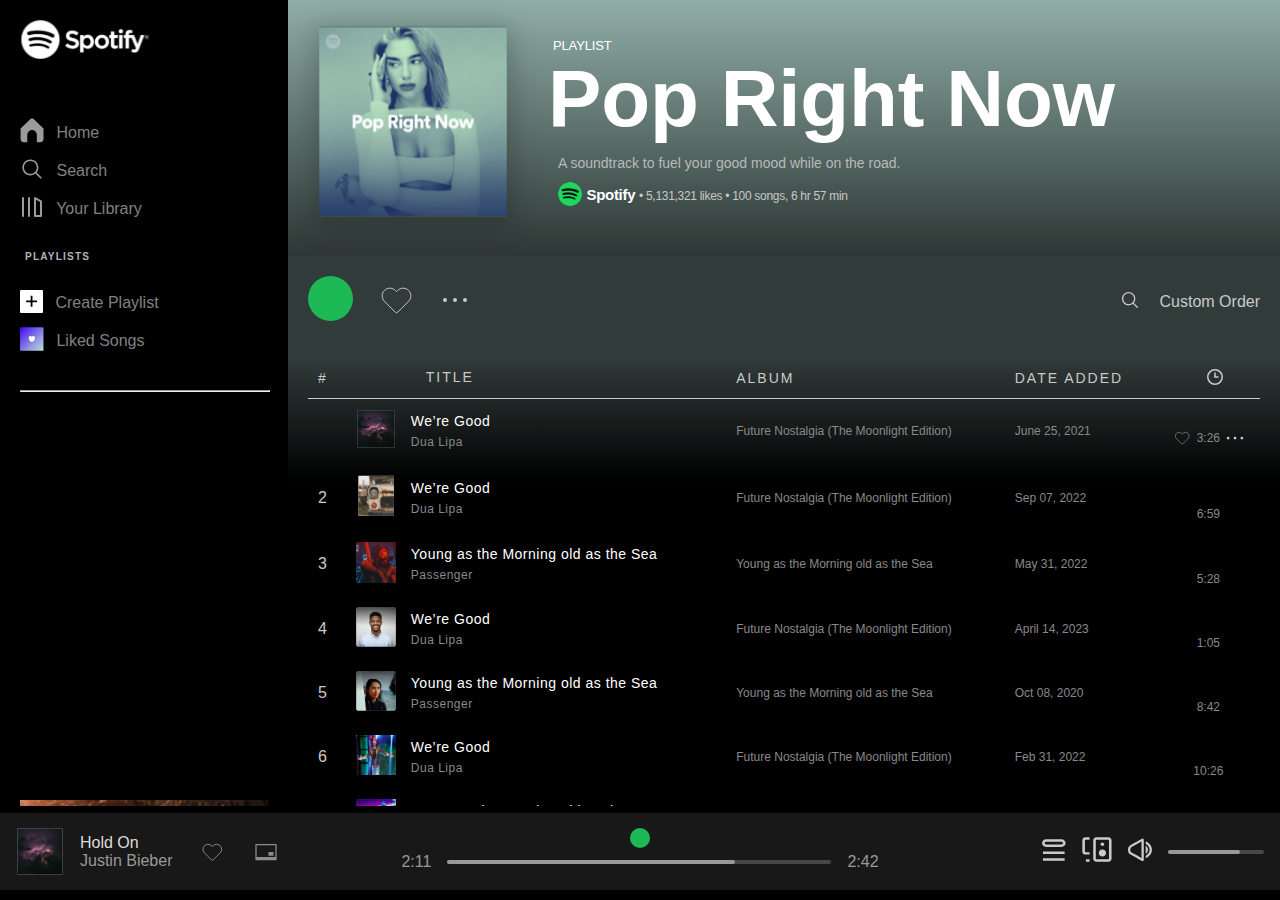
==== playlist.html @ 3c37e116 "spotify" ====
<!DOCTYPE html>
<html lang="en">
  <head>
    <meta charset="UTF-8" />
    <meta name="viewport" content="width=device-width, initial-scale=1.0" />
    <title>Play List</title>
    <link rel="stylesheet" href="style-2.css" />
    <link
      rel="stylesheet"
      href="https://cdnjs.cloudflare.com/ajax/libs/font-awesome/6.4.0/css/all.min.css"
      integrity="sha512-iecdLmaskl7CVkqkXNQ/ZH/XLlvWZOJyj7Yy7tcenmpD1ypASozpmT/E0iPtmFIB46ZmdtAc9eNBvH0H/ZpiBw=="
      crossorigin="anonymous"
      referrerpolicy="no-referrer"
    />
  </head>
  <body>
    <div class="menu-btn" id="menuBtn">
      <i class="fas fa-bars"></i>
    </div>
    <div class="container">
      <div class="left" id="sidebar">
        <div class="logo">
          <a
            href="https://play.google.com/store/apps/details?id=com.spotify.music&hl=en_IN&gl=US"
            target="_blank"
          >
            <img src="Images/Spotify logo.svg" alt="Logo" />
          </a>
        </div>
        <div class="menu">
          <ul>
            <li>
              <a href="index.html" target="_blank">
                <img src="Images/Home.svg" alt="" class="gray-filtered" />
                <span>Home</span>
              </a>
            </li>
            <li>
              <a href="#listofsongs">
                <img src="assets/Search.svg" alt="" class="gray-filtered" />
                <span>Search</span>
              </a>
            </li>
            <li>
              <a href="#">
                <img
                  src="assets/YourLibrary.svg"
                  alt=""
                  class="gray-filtered"
                />
                <span>Your Library</span>
              </a>
            </li>
            <div class="play">
              <h6>PlayLists</h6>
            </div>
            <li>
              <a href="#" class="playlist">
                <img src="Images/fi-ss-plus-small.svg" alt="" />
                <span>Create Playlist</span>
              </a>
            </li>
            <li>
              <a href="#right-pop">
                <img src="Images/love.svg" alt="" />
                <span>Liked Songs</span>
              </a>
            </li>
          </ul>
        </div>
        <hr width="100%" style="margin-top: 30px; background: #282828" />
        <div class="current-song-cover">
          <img src="Images/album art.svg" alt="" />
        </div>
      </div>

      <!-- ----------------------------------------------------------------------------------------------- -->
      <div class="right">
        <div class="playlist-header" id="right-pop">
          <div class="playlist-content">
            <div class="playlist-cover">
              <!-- <a href="https://youtu.be/ic8j13piAhQ" target="_blank" title="CLICK HERE TO OPEN ALBUM" -->
              <img src="assets/pop-right now.svg" alt="" />
            </div>
            <div class="playlist-info">
              <div class="playlist-public common">PLAYLIST</div>
              <div class="playlist-title common">Pop Right Now</div>
              <div class="playlist-description common">
                A soundtrack to fuel your good mood while on the road.
              </div>
              <div style="height: 5px"></div>
              <div class="playlist-stats">
                <img
                  src="assets/spotify-logo.png"
                  width="24px"
                  height="24px"
                  alt=""
                />
                <span class="name common-1"> Spotify </span>
                <span class="time common-1">• 5,131,321 likes </span>
                <span class="time common-1">• 100 songs, </span>
                <span class="time common-1">6 hr 57 min </span>
              </div>
            </div>
          </div>
        </div>
        <div class="playlist-songs-container">
          <div class="playlist-buttons">
            <div class="playlist-buttons-left">
              <div class="playlist-buttons-resume-pause">
                <i class="fa-sharp fa-solid fa-play" style="color: #ffffff"></i>
              </div>
              <div class="playlist-buttons-like normal">
                <img src="assets/heart.svg" alt="" class="spotify-color" />
              </div>
              <div class="playlist-buttons-three-dot normal">
                <img src="assets/ThreeDots.svg" alt="" />
              </div>
            </div>
            <div class="playlist-buttons-right">
              <div class="playlist-buttons-search normal">
                <img src="assets/Search.svg" alt="" />
              </div>
              <div class="playlist-buttons-order"><p>Custom Order</p></div>
            </div>
          </div>

          <div class="playlist-songs" id="listofsongs">
            <table>
              <tr>
                <th>#</th>
                <th class="title">Title</th>
                <th>Album</th>
                <th>Date Added</th>
                <th>
                  <img src="assets/Duration.svg" alt="" class="clock" />
                </th>
              </tr>
              <tr>
                <td>
                  <i
                    class="fa-sharp fa-solid fa-play"
                    style="color: #ffffff"
                  ></i>
                </td>
                <td class="song-title">
                  <div class="song-image">
                    <img src="Images/small-label.svg" alt="" />
                  </div>
                  <div class="song-name-album">
                    <div class="song-name">We’re Good</div>
                    <div class="song-artist">Dua Lipa</div>
                  </div>
                </td>
                <td class="song-album">
                  Future Nostalgia (The Moonlight Edition)
                </td>
                <td class="song-date-added">June 25, 2021</td>
                <td class="song-duration">
                  <img src="assets/heart.svg" alt="" class="heart1" />
                  3:26
                  <img src="assets/ThreeDots.svg" alt="" class="heart1" />
                </td>
              </tr>
              <tr>
                <td>2</td>
                <td class="song-title">
                  <div class="song-image">
                    <img src="Images/playlist.svg" alt="" />
                  </div>
                  <div class="song-name-album">
                    <div class="song-name">We’re Good</div>
                    <div class="song-artist">Dua Lipa</div>
                  </div>
                </td>
                <td class="song-album">
                  Future Nostalgia (The Moonlight Edition)
                </td>
                <td class="song-date-added">Sep 07, 2022</td>
                <td class="song-duration">6:59</td>
              </tr>
              <tr>
                <td>3</td>
                <td class="song-title">
                  <div class="song-image">
                    <img src="Images/pop-singer.svg" alt="" />
                  </div>
                  <div class="song-name-album">
                    <div class="song-name">
                      Young as the Morning old as the Sea
                    </div>
                    <div class="song-artist">Passenger</div>
                  </div>
                </td>
                <td class="song-album">Young as the Morning old as the Sea</td>
                <td class="song-date-added">May 31, 2022</td>
                <td class="song-duration">5:28</td>
              </tr>
              <tr>
                <td>4</td>
                <td class="song-title">
                  <div class="song-image">
                    <img src="Images/blackboy.svg" alt="" />
                  </div>
                  <div class="song-name-album">
                    <div class="song-name">We’re Good</div>
                    <div class="song-artist">Dua Lipa</div>
                  </div>
                </td>
                <td class="song-album">
                  Future Nostalgia (The Moonlight Edition)
                </td>
                <td class="song-date-added">April 14, 2023</td>
                <td class="song-duration">1:05</td>
              </tr>
              <tr>
                <td>5</td>
                <td class="song-title">
                  <div class="song-image">
                    <img src="Images/womem-pop.svg" alt="" />
                  </div>
                  <div class="song-name-album">
                    <div class="song-name">
                      Young as the Morning old as the Sea
                    </div>
                    <div class="song-artist">Passenger</div>
                  </div>
                </td>
                <td class="song-album">Young as the Morning old as the Sea</td>
                <td class="song-date-added">Oct 08, 2020</td>
                <td class="song-duration">8:42</td>
              </tr>
              <tr>
                <td>6</td>
                <td class="song-title">
                  <div class="song-image">
                    <img src="Images/dsp.jpg" alt="" />
                  </div>
                  <div class="song-name-album">
                    <div class="song-name">We’re Good</div>
                    <div class="song-artist">Dua Lipa</div>
                  </div>
                </td>
                <td class="song-album">
                  Future Nostalgia (The Moonlight Edition)
                </td>
                <td class="song-date-added">Feb 31, 2022</td>
                <td class="song-duration">10:26</td>
              </tr>
              <tr>
                <td>7</td>
                <td class="song-title">
                  <div class="song-image">
                    <img src="Images/Mask Man.svg" alt="" />
                  </div>
                  <div class="song-name-album">
                    <div class="song-name">
                      Young as the Morning old as the Sea
                    </div>
                    <div class="song-artist">Passenger</div>
                  </div>
                </td>
                <td class="song-album">Young as the Morning old as the Sea</td>
                <td class="song-date-added">Aug 12, 2021</td>
                <td class="song-duration">3:45</td>
              </tr>
              <tr>
                <td>8</td>
                <td class="song-title">
                  <div class="song-image">
                    <img src="Images/Anime.svg" alt="" />
                  </div>
                  <div class="song-name-album">
                    <div class="song-name">We’re Good</div>
                    <div class="song-artist">Dua Lipa</div>
                  </div>
                </td>
                <td class="song-album">
                  Future Nostalgia (The Moonlight Edition)
                </td>
                <td class="song-date-added">Nov 29, 2020</td>
                <td class="song-duration">5:05</td>
              </tr>
              <tr>
                <td>9</td>
                <td class="song-title">
                  <div class="song-image">
                    <img src="Images/pop-singer.svg" alt="" />
                  </div>
                  <div class="song-name-album">
                    <div class="song-name">
                      Young as the Morning old as the Sea
                    </div>
                    <div class="song-artist">Passenger</div>
                  </div>
                </td>
                <td class="song-album">Young as the Morning old as the Sea</td>
                <td class="song-date-added">March 31, 2020</td>
                <td class="song-duration">4:20</td>
              </tr>
              <tr>
                <td>10</td>
                <td class="song-title">
                  <div class="song-image">
                    <img src="Images/f-1-img.svg" alt="" />
                  </div>
                  <div class="song-name-album">
                    <div class="song-name">We’re Good</div>
                    <div class="song-artist">Dua Lipa</div>
                  </div>
                </td>
                <td class="song-album">
                  Future Nostalgia (The Moonlight Edition)
                </td>
                <td class="song-date-added">Sep 07, 2022</td>
                <td class="song-duration">6:59</td>
              </tr>
              <tr>
                <td>11</td>
                <td class="song-title">
                  <div class="song-image">
                    <img src="Images/pop-singer.svg" alt="" />
                  </div>
                  <div class="song-name-album">
                    <div class="song-name">
                      Young as the Morning old as the Sea
                    </div>
                    <div class="song-artist">Passenger</div>
                  </div>
                </td>
                <td class="song-album">Young as the Morning old as the Sea</td>
                <td class="song-date-added">May 31, 2022</td>
                <td class="song-duration">5:28</td>
              </tr>
              <tr>
                <td>12</td>
                <td class="song-title">
                  <div class="song-image">
                    <img src="Images/blackboy.svg" alt="" />
                  </div>
                  <div class="song-name-album">
                    <div class="song-name">We’re Good</div>
                    <div class="song-artist">Dua Lipa</div>
                  </div>
                </td>
                <td class="song-album">
                  Future Nostalgia (The Moonlight Edition)
                </td>
                <td class="song-date-added">April 14, 2023</td>
                <td class="song-duration">1:05</td>
              </tr>
              <tr>
                <td>13</td>
                <td class="song-title">
                  <div class="song-image">
                    <img src="Images/womem-pop.svg" alt="" />
                  </div>
                  <div class="song-name-album">
                    <div class="song-name">
                      Young as the Morning old as the Sea
                    </div>
                    <div class="song-artist">Passenger</div>
                  </div>
                </td>
                <td class="song-album">Young as the Morning old as the Sea</td>
                <td class="song-date-added">Oct 08, 2020</td>
                <td class="song-duration">8:42</td>
              </tr>
              <tr>
                <td>14</td>
                <td class="song-title">
                  <div class="song-image">
                    <img src="Images/dsp.jpg" alt="" />
                  </div>
                  <div class="song-name-album">
                    <div class="song-name">We’re Good</div>
                    <div class="song-artist">Dua Lipa</div>
                  </div>
                </td>
                <td class="song-album">
                  Future Nostalgia (The Moonlight Edition)
                </td>
                <td class="song-date-added">Feb 31, 2022</td>
                <td class="song-duration">10:26</td>
              </tr>
              <tr>
                <td>15</td>
                <td class="song-title">
                  <div class="song-image">
                    <img src="Images/Mask Man.svg" alt="" />
                  </div>
                  <div class="song-name-album">
                    <div class="song-name">
                      Young as the Morning old as the Sea
                    </div>
                    <div class="song-artist">Passenger</div>
                  </div>
                </td>
                <td class="song-album">Young as the Morning old as the Sea</td>
                <td class="song-date-added">Aug 12, 2021</td>
                <td class="song-duration">3:45</td>
              </tr>
              <tr>
                <td>16</td>
                <td class="song-title">
                  <div class="song-image">
                    <img src="Images/Anime.svg" alt="" />
                  </div>
                  <div class="song-name-album">
                    <div class="song-name">We’re Good</div>
                    <div class="song-artist">Dua Lipa</div>
                  </div>
                </td>
                <td class="song-album">
                  Future Nostalgia (The Moonlight Edition)
                </td>
                <td class="song-date-added">Nov 29, 2020</td>
                <td class="song-duration">5:05</td>
              </tr>
              <tr>
                <td>17</td>
                <td class="song-title">
                  <div class="song-image">
                    <img src="Images/pop-singer.svg" alt="" />
                  </div>
                  <div class="song-name-album">
                    <div class="song-name">
                      Young as the Morning old as the Sea
                    </div>
                    <div class="song-artist">Passenger</div>
                  </div>
                </td>
                <td class="song-album">Young as the Morning old as the Sea</td>
                <td class="song-date-added">March 31, 2020</td>
                <td class="song-duration">4:20</td>
              </tr>
            </table>
          </div>
        </div>
      </div>
    </div>

    <div class="music-player">
      <div class="song-bar">
        <div class="song-infos">
          <div class="image-container">
            <img src="Images/small-label.svg" alt="" />
          </div>
          <div class="song-description">
            <p class="title">Hold On</p>
            <p class="artist">Justin Bieber</p>
          </div>
        </div>
        <div class="icons">
          <img src="assets/heart.svg" alt="" />
        </div>
        <div class="icons">
          <img src="Images/pip.svg" class="pip" />
        </div>
      </div>
      <div class="progress-controller">
        <div class="control-buttons">
          <i class="fas fa-random"></i>
          <i class="fas fa-step-backward"></i>
          <i class="fa-solid fa-play play-pause"></i>
          <i class="fas fa-step-forward"></i>
          <i class="fa-solid fa-repeat fa-beat"></i>
        </div>
        <div class="progress-container">
          <span>2:11</span>
          <div class="progress-bar">
            <div class="progress"></div>
          </div>
          <span>2:42</span>
        </div>
      </div>

      <button class="expand-btn" id="expandBtn">
        <i class="fas fa-ellipsis-v"></i>
      </button>
      <div class="expanded-content" id="expandedContent">
        <div class="expanded-item">
          <img src="assets/Queue.svg" alt="que-icon" />
        </div>
        <div class="expanded-item">
          <img src="assets/Connect to a device.svg" alt="laptop-icon" />
        </div>
        <div class="expanded-item">
          <img src="assets/Volume.svg" alt="speaker icon" />
        </div>
        <div class="expanded-item">
          <div class="volume-bar">
            <div class="progress-bar">
              <div class="progress"></div>
            </div>
          </div>
        </div>
      </div>
    </div>
    <script>
      const menuBtn = document.getElementById("menuBtn");
      const sidebar = document.getElementById("sidebar");

      // Toggle the sidebar when the menu button is clicked
      menuBtn.addEventListener("click", () => {
        sidebar.classList.toggle("show");
      });

      // Close the sidebar when clicking outside of it on small screens
      document.addEventListener("click", (event) => {
        if (
          !menuBtn.contains(event.target) &&
          !sidebar.contains(event.target)
        ) {
          sidebar.classList.remove("show");
        }
      });
      const expandBtn = document.getElementById("expandBtn");
      const expandedContent = document.getElementById("expandedContent");

      expandBtn.addEventListener("click", () => {
        expandedContent.classList.toggle("show");
      });

      document.addEventListener("click", (event) => {
        if (
          !expandBtn.contains(event.target) &&
          !expandedContent.contains(event.target)
        ) {
          expandedContent.classList.remove("show");
        }
      });
    </script>
  </body>
</html>
---- style-2.css ----
@import url("https://fonts.googleapis.com/css2?family=DM+Sans:opsz@9..40&family=Roboto:wght@100&display=swap");
@import url("https://fonts.googleapis.com/css2?family=Comfortaa:wght@700&family=Flow+Circular&display=swap");

:root {
  --spotify-green: #1db954;
  --footer-height: 40px;
}
html,
body,
* {
  -webkit-app-region: drag;
  cursor: default;
}

body {
  box-sizing: border-box;
  margin: 0;
  overflow-x: hidden;
  max-height: 100vh;
  height: 100vh;
  background-color: #000000;
  font-family: "Gotham SSm A", "Gotham SSm B", "Helvetica Neue", Helvetica,
    Arial, sans-serif;
}
.menu-btn {
  display: none; /* Hide the menu button by default */
  position: absolute;
  top: 20px;
  left: 15px;
  height: 35px;
  font-size: 24px;
  color: #fff;
  cursor: pointer;
  background-color: transparent;
  border-radius: 8px;
  padding-top: 5px;
  padding-inline: 5px;
  border: 1px solid white;
}
.container {
  display: flex;
  flex-direction: row;
  height: calc(94vh - var(--footer-height)) !important;
  width: 100%;
}
.left {
  flex: 1;
  background-color: black;
  position: relative;
  width: 300px;
  left: 0;
  bottom: 0;
  top: 0;
  font-size: 16px;
  font-weight: 500;
  padding: 20px;
  display: flex;
  flex-direction: column;
  overflow-y: auto;
}
.left::-webkit-scrollbar {
  display: none;
}
.left .logo {
  position: sticky;
  top: 0;
  z-index: 2;
  background-color: #000000;
  cursor: pointer;
}

.left .logo img {
  width: 130px;
}
.menu {
  display: flex;
  flex-direction: row;
  position: relative;
  margin-top: 50px;
}

.gray-filtered {
  filter: invert(0.5) sepia(50) saturate(0) hue-rotate(0deg);
}

.menu ul {
  width: 100%;
}

.menu ul li img {
  width: 24px;
}
.menu ul li {
  padding: 5px;
}

.menu ul li a {
  text-decoration: none;
  color: gray;
  padding: 10px 0px;
}
.menu ul * {
  cursor: pointer;
}

.menu ul li a span {
  position: relative;
  top: -5px;
  left: 8px;
}
.left .menu .playlist img {
  border-radius: 1px;
  background: #fff;
  width: 23px;
}
.left .menu ul :hover,
.left .menu ul :active,
.left .menu ul :focus {
  color: #cefcf2;
  background-color: #282828;
  border-radius: 5px;
}

.menu ul {
  list-style-type: none;
  margin: 0;
  padding: 0;
  overflow: hidden;
}

.menu li {
  padding-left: 0 !important;
}
.current-song-cover img {
  width: 100%;
  margin-top: 400px;
  margin-bottom: 20px;
  left: 0;
  transition: all ease 0.4s;
}
.current-song-cover img:hover {
  box-shadow: 0 0 3px 1px rgba(240, 240, 235, 0.7);
  cursor: pointer;
  transform: scale(105%);
}
.play {
  color: #b3b3b3;
  font-size: 15px;
  font-weight: 700;
  line-height: 10px; /* 133.333% */
  letter-spacing: 1.2px;
  margin-left: 5px;
  text-transform: uppercase;
}
.right {
  width: 100%;
  overflow-y: auto;
  flex: 4;
}
.right::-webkit-scrollbar {
  display: none;
}

.playlist-header {
  background: rgb(255, 255, 255);
  background: linear-gradient(180deg, #90aea7 0%, #2d3634 100%);
}

.playlist-content {
  display: flex;
  flex-direction: row;
  align-items: flex-end;
}

.playlist-cover img {
  width: 250px;
  transition: all ease 0.4s;
  cursor: pointer;
}
.playlist-cover :hover {
  transform: scale(105%);
  box-shadow: 0 0 3px 1px rgba(78, 102, 97, 0.7);
  border-radius: 20px;
  margin: 15px;
}
.playlist-info {
  color: #ffffff;
  padding-left: 10px;
}

.playlist-public {
  color: #fff;
  font-size: 13px;
  font-weight: 500;
  letter-spacing: -0.16px;
  margin-left: 5px;
  cursor: pointer;
}
.playlist-title {
  color: #fff;
  font-size: 80px;
  font-weight: 700;
  letter-spacing: -0.16px;
  cursor: pointer;
}

.playlist-description {
  font-size: 14px;
  font-weight: 400;
  margin-top: 10px;
  color: #b6bbba;
  padding-left: 10px;
  cursor: pointer;
}

.playlist-stats img {
  position: relative;
  top: 6px;
  padding-left: 10px;
  cursor: pointer;
  transition: all 0.4 ease;
}
.playlist-stats {
  padding-bottom: 50px;
}
.common:hover {
  transform: scale(105%);
}
.common-1:hover {
  box-shadow: 0 0 3px 1px rgba(240, 240, 235, 0.7);
  margin: 10px;
}
.playlist-info .ime :hover {
  box-shadow: 0 0 3px 1px rgba(240, 240, 235, 0.7);
}

.playlist-stats .name {
  color: #fff;
  font-size: 15px;
  font-weight: 700;
  line-height: 146.9%; /* 22.035px */
  letter-spacing: -0.3px;
  cursor: pointer;
}
.playlist-stats .time {
  color: rgb(199, 200, 201) !important;
  font-size: 12px;
  font-weight: 100;
  letter-spacing: -0.3px;
  cursor: pointer;
}
.playlist-songs-container {
  padding: 20px;
  background: rgb(255, 255, 255);
  background: linear-gradient(180deg, #313b3a 8%, #000000 18%, #000000 100%);
}
.playlist-buttons-left,
.playlist-buttons-right {
  display: flex;
  align-items: center;
  justify-content: center;
}
.playlist-buttons-resume-pause {
  background-color: var(--spotify-green);
  width: 45px;
  height: 45px;
  border-radius: 50%;
  display: flex;
  justify-content: center;
  align-items: center;
  margin-bottom: 8px;
  cursor: pointer;
  transition: all 0.1 ease;
}
.playlist-buttons-resume-pause:hover {
  box-shadow: 0 0 2px 2.5px rgba(94, 88, 75, 0.7);
  color: #111;
  background-color: #c7ec81;
  transform: scale(110%);
}
.playlist-buttons-like {
  margin-left: 20px;
}

.playlist-buttons-three-dot {
  margin-left: 20px;
}
.playlist-buttons {
  display: flex;
  justify-content: space-between;
  align-items: center;
}

.playlist-buttons-order {
  color: #cacaca;
}

.playlist-buttons-order {
  padding-left: 20px;
  transition: all 0.1s ease;
}
.playlist-buttons-order:hover {
  transform: scale(105%);
}
.normal :hover {
  box-shadow: 0 0 3px 1px rgba(240, 240, 235, 0.7);
  cursor: pointer;
}
.playlist-songs {
  margin-top: 30px;
}

.playlist-songs table {
  border-collapse: collapse;
  width: 100%;
}

.playlist-songs table tr td,
.playlist-songs table tr th {
  padding: 10px;
  color: #cacaca;
  transition: all 0.1 ease;
}
.playlist-songs table tr th .clock {
  margin-left: 40px;
}
.playlist-songs table tr .title {
  margin-left: 70px;
  color: #cacaca;
}
.playlist-songs table tr :hover {
  cursor: pointer;
  transform: scale(105%);
}

.playlist-songs table tr th {
  font-weight: 600;
  font-size: 14px;
  text-transform: uppercase;
  font-weight: 200;
  letter-spacing: 2px;
}

.playlist-songs table tr:first-of-type {
  border-bottom: 1px solid #cacaca;
}

.playlist-songs table th {
  text-align: left;
}

.playlist-songs table tr th:first-child {
  width: 2%;
}

.playlist-songs table tr th:nth-child(2) {
  width: 40%;
}

.song-image img {
  width: 40px;
}

.song-title {
  display: flex;
  align-items: center;
  flex-direction: row;
}

.song-name-album {
  padding-left: 15px;
  letter-spacing: 0.5px;
}

.song-name,
.footer-player-left-song-name {
  font-weight: 400;
  font-size: 14px;
  color: white;
}
.song-duration .heart1 {
  width: 22px;
}
.song-duration {
  display: flex;
  align-items: center;
  justify-content: space-evenly;
}
.song-artist,
.song-album,
.song-date-added,
.player-time,
.song-duration {
  font-size: 12px;
  margin-top: 6px;
  color: #898989 !important;
}

.music-player {
  --primary-color: #ddd;
  --secondary-color: #999;
  --green-color: #2d5;
  --padding: 1em;
  background-color: #181818;
  display: flex;
  justify-content: center;
  align-items: center;
  position: fixed;
  bottom: 10px; /* Position the music player at the top */
  left: 0; /* Align the music player to the left */
  width: 100%; /* Make the music player take the full width of the viewport */
  height: 4.8rem;
  color: var(--primary-color);
}
i {
  color: var(--secondary-color);
}
i:hover {
  color: var(--primary-color);
}
.song-bar {
  position: absolute;
  left: var(--padding);
  display: flex;
  flex-direction: row;
  align-items: center;
  justify-content: flex-start;
  gap: 1.5rem;
  width: 25%;
}

.song-infos {
  display: flex;
  align-items: center;
  gap: 1em;
  transition: all 0.1 ease;
}
.image-container {
  --size: 3em;
  flex-shrink: 0;
  width: var(--size);
  height: var(--size);
}
.image-container img {
  width: 100%;
  height: 100%;
  object-fit: cover;
}
.song-description p {
  margin: 0em;
}
.title,
.artist {
  display: -webkit-box;
  -webkit-box-orient: vertical;
  -webkit-line-clamp: 1;
  overflow: hidden;
}
.title:hover,
.artist:hover {
  text-decoration: underline;
  color: var(--primary-color);
  cursor: pointer;
}
.image-container:hover {
  box-shadow: 0 0 5px 3px rgba(240, 240, 235, 0.7);
  cursor: pointer;
  transform: scale(110%);
}
.icons:hover {
  box-shadow: 0 0 5px 3px rgba(240, 240, 235, 0.7);
  cursor: pointer;
}
.artist {
  color: var(--secondary-color);
}
.icons {
  display: flex;
  gap: 1em;
}
.icons img {
  width: 30px;
}
.progress-controller {
  width: 100%;
  display: flex;
  justify-content: center;
  flex-direction: column;
  align-items: center;
  gap: 0.3em;
  color: var(--secondary-color);
  cursor: pointer;
  padding-bottom: 5px;
}
.control-buttons {
  display: flex;
  align-items: center;
  gap: 2em;
}
.control-buttons i:hover {
  box-shadow: 0 0 3px 2px rgba(172, 172, 169, 0.7);
  cursor: pointer;
}
.play-pause {
  display: flex;
  align-items: center;
  justify-content: center;
  background-color: var(--spotify-green);
  color: #fffbfb;
  border-radius: 50%;
  padding: 10px;
  position: relative;
}

.play-pause:hover {
  transform: scale(1.1);
  box-shadow: 0 0 3px 8px rgba(160, 160, 116, 0.7);
}
.progress-container {
  width: 100%;
  display: flex;
  align-items: center;
  justify-content: center;
  gap: 1em;
}
.progress-bar {
  height: 4px;
  border-radius: 10px;
  width: 30%;
  background-color: #ccc4;
}
.progress {
  position: relative;
  height: 100%;
  width: 75%;
  border-radius: 10px;
  background-color: var(--secondary-color);
  cursor: pointer;
}
.progress-bar:hover .progress {
  background-color: var(--green-color);
}
.progress-bar:hover .progress::after {
  content: "";
  position: absolute;
  --size: 1em;
  width: var(--size);
  height: var(--size);
  right: 0;
  border-radius: 50%;
  background-color: var(--primary-color);
  transform: translate(50%, calc(2px - 50%));
}
.expand-btn {
  display: none;
}
.expanded-content {
  position: absolute;
  right: var(--padding);
  display: flex;
  align-items: center;
  justify-content: space-between;
  flex-direction: row;
  gap: 1em;
}
.volume-bar {
  display: flex;
  align-items: center;
  gap: 0.7em;
}
.expanded-item img:hover {
  box-shadow: 0 0 3px 3px rgba(131, 131, 128, 0.7);
  cursor: pointer;
}
.volume-bar .progress-bar {
  width: 6em;
}
.volume-bar .progress-bar:hover .progress::after {
  --size: 0.8em;
}

@media (min-width: 768px) and (max-width: 1199px) {
  .left {
    display: none;
    flex: 2;
    box-sizing: border-box;
    left: 0;
    top: 0;
    overflow-x: hidden;
    
  }
  .menu-btn {
    display: block;
  }
  .left.show {
    display: block;
  }
  .right {
    flex: 4;
  }
  .playlist-cover img {
    margin-left: 20px;
  }
  .playlist-info {
    align-items: left;
  }
  .playlist-title {
    font-size: 60px;
    font-weight: bold;
    letter-spacing: -0.08px;
  }
  .playlist-description {
    font-size: 15px;
    font-weight: 600;
  }
  .playlist-stats {
    padding-bottom: 70px;
  }
  .playlist-stats img {
    width: 25px;
    height: 25px;
  }
  .playlist-stats .name {
    font-size: 15px;
    font-weight: 500;
    white-space: nowrap;
  }
  .playlist-stats .time {
    font-size: 15px;
    font-weight: 100;
    white-space: nowrap;
  }
  .playlist-songs-container {
    height: 100vh;
    background: rgb(255, 255, 255);
    background: linear-gradient(180deg, #313b3a 5%, #000000 18%, #000000 100%);
  }
  .music-player {
    bottom: 0px;
  }
  .expand-btn {
    display: block;
    position: absolute;
    right: var(--padding);
    background: none;
    border: none;
    color: var(--secondary-color);
    cursor: pointer;
    font-size: 24px;
  }
  .expand-btn:hover {
    color: var(--primary-color);
  }
  .expanded-content {
    display: none;
    position: absolute;
    right: var(--padding);
    background-color: #181818;
    border: 1px solid #ccc;
    border-radius: 5px;
    padding: 10px;
    z-index: 1;
    width: 100px;
    bottom: 40px;
  }
  .expanded-content.show {
    display: flex;
    flex-direction: column;
    align-items: flex-end;
  }
  .expanded-item {
    margin-top: 10px;
  }
}

@media screen and (max-width: 767px) {
  .left {
    display: none;
    flex: 1.5;
    box-sizing: border-box;
    left: 0;
    top: 0;
    overflow-x: hidden;
  }

  .menu-btn {
    display: block;
  }
  .left.show {
    display: block;
  }
  .menu {
    margin-top: 20px;
    -webkit-user-drag: none;
    user-zoom: none;
  }
  .left .menu ul li a {
    font-size: 15px;
    font-weight: 200;
    line-height: 15px;
    letter-spacing: -0.0525em;
  }
  .left .menu ul li a img {
    width: 18px;
  }
  .left .logo {
    width: 50%;
  }
  .right {
    flex: 2;
  }
  .playlist-content {
    flex-direction: column;
    align-items: center;
    margin: 0px;
  }
  .playlist-cover img {
    width: 180px;
  }
  .playlist-info {
    align-items: left;
  }
  .playlist-public {
    margin-left: 13px;
  }
  .playlist-title {
    font-size: 40px;
    font-weight: bold;
    letter-spacing: -0.08px;
    margin-left: 10px;
  }

  .playlist-description {
    font-size: 12px;
    font-weight: 400;
  }
  .playlist-stats {
    padding-bottom: 20px;
  }
  .playlist-stats img {
    width: 15px;
    height: 15px;
  }
  .playlist-stats .name {
    font-size: 11px;
    font-weight: 500;
    white-space: nowrap;
  }
  .playlist-stats .time {
    font-size: 10px;
    font-weight: 100;
    white-space: nowrap;
  }
  .playlist-songs-container {
    flex-wrap: wrap;
    height: 100vh;
    background: rgb(255, 255, 255);
    background: linear-gradient(180deg, #313b3a 4%, #000000 18%, #000000 100%);
  }
  .playlist-buttons-left,
  .playlist-buttons-right {
    display: flex;
    align-items: center;
    justify-content: space-between;
  }
  .playlist-buttons-resume-pause {
    width: 30px;
    height: 30px;
    border-radius: 50%;
    margin-top: 10px;
  }
  .playlist-buttons-like img {
    width: 30px;
    height: 30px;
    margin-top: 10px;
  }
  .playlist-buttons-three-dot img {
    width: 20px;
    height: 30px;
    margin-top: 10px;
  }
  .playlist-buttons-right {
    display: none;
  }

  .playlist-songs {
    margin-top: 20px;
  }
  .playlist-songs table tr th .clock {
    margin-left: 10px;
  }
  .playlist-songs table tr .title {
    margin-left: 5px;
    margin-top: 8px;
  }

  .playlist-songs table tr th {
    font-weight: 400;
    font-size: 11px;
    letter-spacing: 1px;
  }
  .playlist-songs table tr th:first-child {
    width: 1%;
  }

  .playlist-songs table tr th:nth-child(2) {
    width: 20%;
  }

  .song-image img {
    width: 25px;
  }

  .song-name-album {
    padding-left: 10px;
    letter-spacing: 0.3px;
  }
  .song-name,
  .footer-player-left-song-name {
    font-weight: 300;
    font-size: 10px;
  }
  .song-duration .heart1 {
    width: 15px;
  }
  .song-artist,
  .song-album,
  .song-date-added,
  .player-time,
  .song-duration {
    font-size: 8px;
    margin-top: 4px;
    color: #898989 !important;
  }

  .music-player {
    margin-top: 0px;
    height: auto;
    width: 100%;
    bottom: 0px;
  }
  .song-bar {
    gap: 0.5rem;
    width: 15%;
    left: 5px;
  }
  .song-infos {
    gap: 0.1em;
  }
  .image-container {
    --size: 1.5em;
    flex-shrink: 0;
    width: var(--size);
    height: var(--size);
  }
  .image-container img {
    width: 100%;
    height: 100%;
    object-fit: cover;
  }
  .song-description p {
    margin: 0em;
  }
  .title,
  .artist {
    font-size: 8px;
    font-weight: 100;
  }
  .icons {
    gap: 0.1em;
  }
  .icons img {
    width: 15px;
  }

  .progress-controller {
    width: 100%;
    display: flex;
    justify-content: center;
    flex-direction: column;
    align-items: center;
    gap: 0.2em;
    color: var(--secondary-color);
    cursor: pointer;
    padding-bottom: 5px;
    margin-left: 40px;
    bottom: 0px;
  }
  .control-buttons {
    display: flex;
    align-items: center;
    gap: 1em;
    margin-top: 4px;
  }
  .control-buttons i {
    width: 7px;
    height: 7px;
  }
  .play-pause {
    color: #fff;
    display: flex;
    align-items: center;
    justify-content: center;
    border-radius: 50%;
    padding-left: 5px;
    padding-right: 9px;
    padding-top: 5px;
    padding-bottom: 13px;
    margin-top: 5px;
    width: 20px;
  }
  .progress-container {
    width: 150%;
    display: flex;
    align-items: center;
    justify-content: center;
    gap: 0.3em;
  }
  .progress-bar {
    width: 17%;
  }
  .expand-btn {
    display: block;
    position: absolute;
    right: var(--padding);
    background: none;
    border: none;
    color: var(--secondary-color);
    cursor: pointer;
    font-size: 24px;
  }
  .expand-btn:hover {
    color: var(--primary-color);
  }
  .expanded-content {
    border-radius: 5px;
    padding: 10px;
    z-index: 1;
    width: 100px;
    bottom: 40px;
    display: none;
  }
  .expanded-content.show {
    display: flex;
    flex-direction: column;
    align-items: flex-end;
  }
  .expanded-item {
    margin-top: 10px;
  }
}
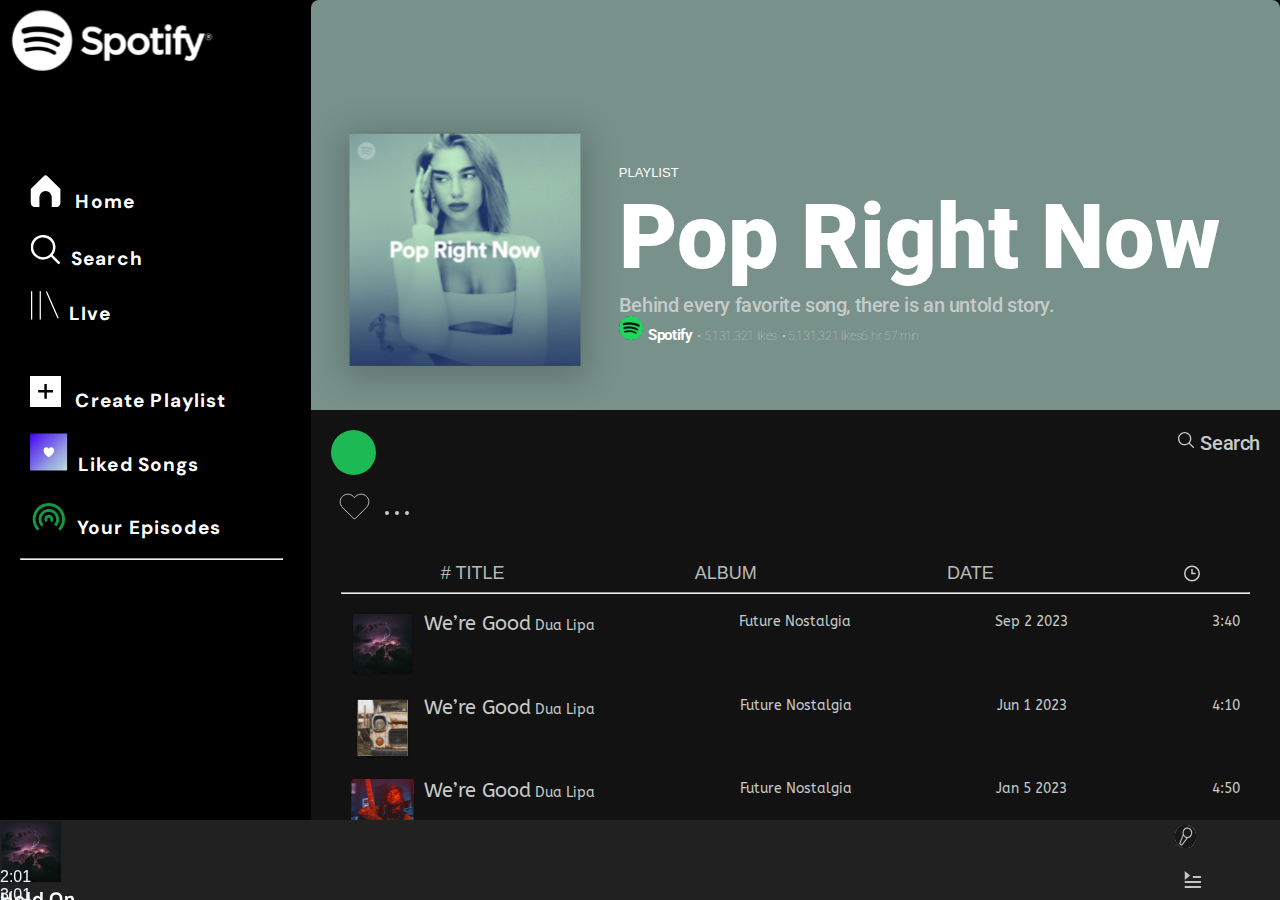
==== commit e6d8dc8b: "update" ====
--- a/playlist.html
+++ b/playlist.html
@@ -1,535 +1,403 @@
 <!DOCTYPE html>
 <html lang="en">
-  <head>
-    <meta charset="UTF-8" />
-    <meta name="viewport" content="width=device-width, initial-scale=1.0" />
-    <title>Play List</title>
-    <link rel="stylesheet" href="style-2.css" />
-    <link
-      rel="stylesheet"
-      href="https://cdnjs.cloudflare.com/ajax/libs/font-awesome/6.4.0/css/all.min.css"
-      integrity="sha512-iecdLmaskl7CVkqkXNQ/ZH/XLlvWZOJyj7Yy7tcenmpD1ypASozpmT/E0iPtmFIB46ZmdtAc9eNBvH0H/ZpiBw=="
-      crossorigin="anonymous"
-      referrerpolicy="no-referrer"
-    />
-  </head>
-  <body>
-    <div class="menu-btn" id="menuBtn">
-      <i class="fas fa-bars"></i>
-    </div>
-    <div class="container">
-      <div class="left" id="sidebar">
-        <div class="logo">
-          <a
-            href="https://play.google.com/store/apps/details?id=com.spotify.music&hl=en_IN&gl=US"
-            target="_blank"
-          >
-            <img src="Images/Spotify logo.svg" alt="Logo" />
-          </a>
+
+<head>
+    <meta charset="UTF-8">
+    <meta name="viewport" content="width=device-width, initial-scale=1.0">
+    <title>Playlist</title>
+    <link rel="shortcut icon" href="./assets/spotify-logo.png" type="image/x-icon">
+    <link rel="stylesheet" href="./playlist.css">
+    <link href="https://cdn.jsdelivr.net/npm/bootstrap@5.0.2/dist/css/bootstrap.min.css" rel="stylesheet"
+        integrity="sha384-EVSTQN3/azprG1Anm3QDgpJLIm9Nao0Yz1ztcQTwFspd3yD65VohhpuuCOmLASjC" crossorigin="anonymous">
+    <link rel="stylesheet" href="https://cdnjs.cloudflare.com/ajax/libs/font-awesome/6.4.2/css/all.min.css"
+        integrity="sha512-z3gLpd7yknf1YoNbCzqRKc4qyor8gaKU1qmn+CShxbuBusANI9QpRohGBreCFkKxLhei6S9CQXFEbbKuqLg0DA=="
+        crossorigin="anonymous" referrerpolicy="no-referrer" />
+</head>
+
+<body>
+    <header>
+        <div class="sidebar">
+            <div class="logo"><img src="./Images/Spotify logo.svg" alt="">
+            </div>
+            <div class="my-sidebar">
+                <div class="navation  d-flex flex-column ">
+                    <div class="navitioon-2 ">
+                        <div class="navi-items"><img src="./Images/Home.svg" alt=""> <a>Home</a></div>
+                        <div class="navi-items"><img src="./Images/fi-rs-search.svg" alt=""><a>Search</a></div>
+                        <div class="navi-items"><img src="./Images/library.svg" alt=""><a>LIve</a></div>
+                    </div>
+                    <div class="navitioon-2 ">
+                        <div class="navi-items"><img style="color: white; background-color: white;"
+                                src="./Images/fi-ss-plus-small.svg" alt=""> <a>Create Playlist</a>
+                        </div>
+                        <div class="navi-items"><img src="./Images/love.svg" alt=""><a href="">Liked Songs</a>
+                        </div>
+                        <div class="navi-items my-pod"><img  src="./Images/podcast.svg"
+                                alt=""><a>Your
+                                Episodes</a></div>
+                        <hr id="hor">
+                    </div>
+
+
+                    <img src="Images/album art.svg" alt="" class="my-image">
+                </div>
+            </div>
         </div>
-        <div class="menu">
-          <ul>
-            <li>
-              <a href="index.html" target="_blank">
-                <img src="Images/Home.svg" alt="" class="gray-filtered" />
-                <span>Home</span>
-              </a>
-            </li>
-            <li>
-              <a href="#listofsongs">
-                <img src="assets/Search.svg" alt="" class="gray-filtered" />
-                <span>Search</span>
-              </a>
-            </li>
-            <li>
-              <a href="#">
-                <img
-                  src="assets/YourLibrary.svg"
-                  alt=""
-                  class="gray-filtered"
-                />
-                <span>Your Library</span>
-              </a>
-            </li>
-            <div class="play">
-              <h6>PlayLists</h6>
-            </div>
-            <li>
-              <a href="#" class="playlist">
-                <img src="Images/fi-ss-plus-small.svg" alt="" />
-                <span>Create Playlist</span>
-              </a>
-            </li>
-            <li>
-              <a href="#right-pop">
-                <img src="Images/love.svg" alt="" />
-                <span>Liked Songs</span>
-              </a>
-            </li>
-          </ul>
+
+        <div class="main">
+            <div class="main-head">
+                <img src="assets/pop-right now.svg" alt="">
+                <div class="main-head-content">
+                    <div class="play-head">PLAYLIST</div>
+                    <div class="play-caption">Pop Right Now</div>
+                    <div class="play-tagline"> Behind every favorite song, there is an untold story.</div>
+                    <div><img src="assets/spotify-logo.png" width="24px" height="24px" alt=""><span
+                            id="capi">Spotify</span> <span class="same">• 5,131,321 likes</span> <span class="same">•
+                            5,131,321 likes</span><span class="same">6 hr 57 min</span></div>
+
+                </div>
+            </div>
+            <div class="main-mid">
+                <div class="d-flex gap-3">
+                    <div class="play-push"><i class="fa-sharp fa-solid fa-play" style="color: #ffffff"></i></div>
+                    <img src="assets/heart.svg" alt="" class="spotify-color">
+                    <img src="assets/ThreeDots.svg" alt="">
+                </div>
+                <div class="d-flex align-items-center gap-3">
+                    <img src="assets/Search.svg" alt="">
+                    <span class="col">Search</span>
+                </div>
+            </div>
+            <div class="main-body">
+                <div class="main-heading">
+                    <!-- <div class="main-h-color">#</div> -->
+                    <div class="main-h-color"># TITLE</div>
+                    <div class="main-h-color">ALBUM</div>
+                    <div class="main-h-color">DATE </div>
+                    <img src="assets/Duration.svg" alt="" class="clock">
+
+                </div>
+                <hr style="color: #ffffff;">
+                <div class="main-boby-body">
+                    <div class="d-flex">
+                        <div class="d-flex align-items-center higi"><i class="fa-sharp fa-solid fa-play"
+                                style="color: #ffffff"></i></div>
+                        <div class="fram">
+                            <img src="Images/small-label.svg" alt="">
+                            <div class="d-flex flex-column justify-content-center">
+                                <span class="song-title">We’re Good</span>
+                                <span class="song-para">Dua Lipa</span>
+
+                            </div>
+                        </div>
+                    </div>
+                    <div class="d-flex align-items-center">
+                        <span class="song-para">Future Nostalgia</span>
+                    </div>
+                    <div class="d-flex align-items-center justify-content-end">
+                        <span class="song-para">Sep 2 2023</span>
+                    </div>
+                    <div class="d-flex align-items-center">
+                        <span class="song-para">3:40</span>
+                    </div>
+
+
+                </div>
+                <div class="main-boby-body">
+                    <div class="d-flex">
+                        <div class="d-flex align-items-center higi"><i class="fa-sharp fa-solid fa-play"
+                                style="color: #ffffff"></i></div>
+                        <div class="fram">
+                            <img src="Images/playlist.svg" width="63px" height="63px">
+                            <div class="d-flex flex-column justify-content-center">
+                                <span class="song-title">We’re Good</span>
+                                <span class="song-para">Dua Lipa</span>
+
+                            </div>
+                        </div>
+                    </div>
+                    <div class="d-flex align-items-center">
+                        <span class="song-para">Future Nostalgia</span>
+                    </div>
+                    <div class="d-flex align-items-center justify-content-end">
+                        <span class="song-para">Jun 1 2023</span>
+                    </div>
+                    <div class="d-flex align-items-center">
+                        <span class="song-para">4:10</span>
+                    </div>
+
+
+                </div>
+                <div class="main-boby-body">
+                    <div class="d-flex">
+                        <div class="d-flex align-items-center higi"><i class="fa-sharp fa-solid fa-play"
+                                style="color: #ffffff"></i></div>
+                        <div class="fram">
+                            <img src="Images/pop-singer.svg" width="63px" height="63px" alt="">
+                            <div class="d-flex flex-column justify-content-center">
+                                <span class="song-title">We’re Good</span>
+                                <span class="song-para">Dua Lipa</span>
+
+                            </div>
+                        </div>
+                    </div>
+                    <div class="d-flex align-items-center">
+                        <span class="song-para">Future Nostalgia</span>
+                    </div>
+                    <div class="d-flex align-items-center justify-content-end">
+                        <span class="song-para">Jan 5 2023</span>
+                    </div>
+                    <div class="d-flex align-items-center">
+                        <span class="song-para">4:50</span>
+                    </div>
+
+
+                </div>
+                <div class="main-boby-body">
+                    <div class="d-flex">
+                        <div class="d-flex align-items-center higi"><i class="fa-sharp fa-solid fa-play"
+                                style="color: #ffffff"></i></div>
+                        <div class="fram">
+                            <img src="Images/blackboy.svg" width="63px" height="63px" alt="">
+                            <div class="d-flex flex-column justify-content-center">
+                                <span class="song-title">We’re Good</span>
+                                <span class="song-para">Dua Lipa</span>
+
+                            </div>
+                        </div>
+                    </div>
+                    <div class="d-flex align-items-center">
+                        <span class="song-para">Future Nostalgia</span>
+                    </div>
+                    <div class="d-flex align-items-center justify-content-end">
+                        <span class="song-para">Sep 8 2023</span>
+                    </div>
+                    <div class="d-flex align-items-center">
+                        <span class="song-para">1:50</span>
+                    </div>
+
+
+                </div>
+                <div class="main-boby-body">
+                    <div class="d-flex">
+                        <div class="d-flex align-items-center higi"><i class="fa-sharp fa-solid fa-play"
+                                style="color: #ffffff"></i></div>
+                        <div class="fram">
+                            <img src="Images/womem-pop.svg" width="63px" height="63px" alt="">
+                            <div class="d-flex flex-column justify-content-center">
+                                <span class="song-title">We’re Good</span>
+                                <span class="song-para">Dua Lipa</span>
+
+                            </div>
+                        </div>
+                    </div>
+                    <div class="d-flex align-items-center">
+                        <span class="song-para">Future Nostalgia</span>
+                    </div>
+                    <div class="d-flex align-items-center justify-content-end">
+                        <span class="song-para">Sep 5 2023</span>
+                    </div>
+                    <div class="d-flex align-items-center">
+                        <span class="song-para">3:50</span>
+                    </div>
+
+
+                </div>
+                <div class="main-boby-body">
+                    <div class="d-flex">
+                        <div class="d-flex align-items-center higi"><i class="fa-sharp fa-solid fa-play"
+                                style="color: #ffffff"></i></div>
+                        <div class="fram">
+                            <img src="Images/small-label.svg" alt="">
+                            <div class="d-flex flex-column justify-content-center">
+                                <span class="song-title">We’re Good</span>
+                                <span class="song-para">Dua Lipa</span>
+
+                            </div>
+                        </div>
+                    </div>
+                    <div class="d-flex align-items-center">
+                        <span class="song-para">Future Nostalgia</span>
+                    </div>
+                    <div class="d-flex align-items-center justify-content-end">
+                        <span class="song-para">Sep 2 2023</span>
+                    </div>
+                    <div class="d-flex align-items-center">
+                        <span class="song-para">3:40</span>
+                    </div>
+
+
+                </div>
+                <div class="main-boby-body">
+                    <div class="d-flex">
+                        <div class="d-flex align-items-center higi"><i class="fa-sharp fa-solid fa-play"
+                                style="color: #ffffff"></i></div>
+                        <div class="fram">
+                            <img src="Images/playlist.svg" width="63px" height="63px">
+                            <div class="d-flex flex-column justify-content-center">
+                                <span class="song-title">We’re Good</span>
+                                <span class="song-para">Dua Lipa</span>
+
+                            </div>
+                        </div>
+                    </div>
+                    <div class="d-flex align-items-center">
+                        <span class="song-para">Future Nostalgia</span>
+                    </div>
+                    <div class="d-flex align-items-center justify-content-end">
+                        <span class="song-para">Jun 1 2023</span>
+                    </div>
+                    <div class="d-flex align-items-center">
+                        <span class="song-para">4:10</span>
+                    </div>
+
+
+                </div>
+                <div class="main-boby-body">
+                    <div class="d-flex">
+                        <div class="d-flex align-items-center higi"><i class="fa-sharp fa-solid fa-play"
+                                style="color: #ffffff"></i></div>
+                        <div class="fram">
+                            <img src="Images/pop-singer.svg" width="63px" height="63px" alt="">
+                            <div class="d-flex flex-column justify-content-center">
+                                <span class="song-title">We’re Good</span>
+                                <span class="song-para">Dua Lipa</span>
+
+                            </div>
+                        </div>
+                    </div>
+                    <div class="d-flex align-items-center">
+                        <span class="song-para">Future Nostalgia</span>
+                    </div>
+                    <div class="d-flex align-items-center justify-content-end">
+                        <span class="song-para">Jan 5 2023</span>
+                    </div>
+                    <div class="d-flex align-items-center">
+                        <span class="song-para">4:50</span>
+                    </div>
+
+
+                </div>
+                <div class="main-boby-body">
+                    <div class="d-flex">
+                        <div class="d-flex align-items-center higi"><i class="fa-sharp fa-solid fa-play"
+                                style="color: #ffffff"></i></div>
+                        <div class="fram">
+                            <img src="Images/blackboy.svg" width="63px" height="63px" alt="">
+                            <div class="d-flex flex-column justify-content-center">
+                                <span class="song-title">We’re Good</span>
+                                <span class="song-para">Dua Lipa</span>
+
+                            </div>
+                        </div>
+                    </div>
+                    <div class="d-flex align-items-center">
+                        <span class="song-para">Future Nostalgia</span>
+                    </div>
+                    <div class="d-flex align-items-center justify-content-end">
+                        <span class="song-para">Sep 8 2023</span>
+                    </div>
+                    <div class="d-flex align-items-center">
+                        <span class="song-para">1:50</span>
+                    </div>
+
+
+                </div>
+                <div class="main-boby-body">
+                    <div class="d-flex">
+                        <div class="d-flex align-items-center higi"><i class="fa-sharp fa-solid fa-play"
+                                style="color: #ffffff"></i></div>
+                        <div class="fram">
+                            <img src="Images/womem-pop.svg" width="63px" height="63px" alt="">
+                            <div class="d-flex flex-column justify-content-center">
+                                <span class="song-title">We’re Good</span>
+                                <span class="song-para">Dua Lipa</span>
+
+                            </div>
+                        </div>
+                    </div>
+                    <div class="d-flex align-items-center">
+                        <span class="song-para">Future Nostalgia</span>
+                    </div>
+                    <div class="d-flex align-items-center justify-content-end">
+                        <span class="song-para">Sep 5 2023</span>
+                    </div>
+                    <div class="d-flex align-items-center">
+                        <span class="song-para">3:50</span>
+                    </div>
+
+
+                </div>
+                
+                
+            </div>
+
         </div>
-        <hr width="100%" style="margin-top: 30px; background: #282828" />
-        <div class="current-song-cover">
-          <img src="Images/album art.svg" alt="" />
+        <div class="player">
+            <div class="myplayer d-flex">
+                <div class="myplayground helo">
+                    <div class="d-flex gap-3 align-items-center">
+                        <img src="Images/small-label.svg" alt="">
+                        <div class="song-name d-flex justify-content-center flex-column gap-2">
+                            <div class="s-name">Hold On</div>
+                            <div class="s-sing">NEFFEX</div>
+                        </div>
+
+
+                        <div> &#x1F49A;</div>
+                    </div>
+                </div>
+                <div class="myplayground d-flex align-items-center mr-5 ag">
+                    <i class="fas fa-random fa-xl"></i>
+                    <i class="fas fa-step-backward fa-xl"></i>
+
+                    <i class="fa-solid fa-play fa-2xl"></i>
+                    <i class="fas fa-step-forward fa-xl"></i>
+                    <i class="fa-solid fa-repeat fa-beat fa-xl"></i>
+                </div>
+                <div class="helo">
+                    <div class="myplayground helo d-flex align-items-center gap-1 helo">
+                        <div class="expanded-item ">
+                            <img src="Images/microphone.svg" alt="mike" />
+                        </div>
+                        <div class="expanded-item carbon">
+                            <img src="Images/carbon_query-queue.svg" alt="que-icon" />
+                        </div>
+                        <div class="expanded-item">
+                            <img src="Images/carbon_laptop.svg" alt="laptop-icon" />
+                        </div>
+                        <div class="expanded-item">
+                            <img src="Images/speaker.svg" alt="speaker icon" />
+                        </div>
+                        <div class="expanded-item">
+                            <div class="volume-bar d-flex align-items-center gap-2">
+                                <div class="progress-bar">
+                                    <div class="progress"></div>
+                                </div>
+                                <img src="Images/tabler_arrows-diagonal.svg" alt="mute-icon" />
+                            </div>
+                        </div>
+                    </div>
+                </div>
+            </div>
+
+            <div class="">
+                <div class="pro d-flex  justify-content-center">
+                    <div class="d-flex align-items-center gap-3">
+                        <span style="color: aliceblue;">2:01</span>
+                        <div class="prog">
+                            <div class="prog-inside"></div>
+                        </div>
+                        <span style="color: aliceblue;">3:01</span>
+                    </div>
+                </div>
+            </div>
+            <div class="botam-palyer d-flex justify-content-end">
+                <img src="./Images/fluent_speaker-2-.svg" alt="">
+                <div> Listening on ASUS-ROG-G531GT</div>
+            </div>
         </div>
-      </div>
-
-      <!-- ----------------------------------------------------------------------------------------------- -->
-      <div class="right">
-        <div class="playlist-header" id="right-pop">
-          <div class="playlist-content">
-            <div class="playlist-cover">
-              <!-- <a href="https://youtu.be/ic8j13piAhQ" target="_blank" title="CLICK HERE TO OPEN ALBUM" -->
-              <img src="assets/pop-right now.svg" alt="" />
-            </div>
-            <div class="playlist-info">
-              <div class="playlist-public common">PLAYLIST</div>
-              <div class="playlist-title common">Pop Right Now</div>
-              <div class="playlist-description common">
-                A soundtrack to fuel your good mood while on the road.
-              </div>
-              <div style="height: 5px"></div>
-              <div class="playlist-stats">
-                <img
-                  src="assets/spotify-logo.png"
-                  width="24px"
-                  height="24px"
-                  alt=""
-                />
-                <span class="name common-1"> Spotify </span>
-                <span class="time common-1">• 5,131,321 likes </span>
-                <span class="time common-1">• 100 songs, </span>
-                <span class="time common-1">6 hr 57 min </span>
-              </div>
-            </div>
-          </div>
-        </div>
-        <div class="playlist-songs-container">
-          <div class="playlist-buttons">
-            <div class="playlist-buttons-left">
-              <div class="playlist-buttons-resume-pause">
-                <i class="fa-sharp fa-solid fa-play" style="color: #ffffff"></i>
-              </div>
-              <div class="playlist-buttons-like normal">
-                <img src="assets/heart.svg" alt="" class="spotify-color" />
-              </div>
-              <div class="playlist-buttons-three-dot normal">
-                <img src="assets/ThreeDots.svg" alt="" />
-              </div>
-            </div>
-            <div class="playlist-buttons-right">
-              <div class="playlist-buttons-search normal">
-                <img src="assets/Search.svg" alt="" />
-              </div>
-              <div class="playlist-buttons-order"><p>Custom Order</p></div>
-            </div>
-          </div>
-
-          <div class="playlist-songs" id="listofsongs">
-            <table>
-              <tr>
-                <th>#</th>
-                <th class="title">Title</th>
-                <th>Album</th>
-                <th>Date Added</th>
-                <th>
-                  <img src="assets/Duration.svg" alt="" class="clock" />
-                </th>
-              </tr>
-              <tr>
-                <td>
-                  <i
-                    class="fa-sharp fa-solid fa-play"
-                    style="color: #ffffff"
-                  ></i>
-                </td>
-                <td class="song-title">
-                  <div class="song-image">
-                    <img src="Images/small-label.svg" alt="" />
-                  </div>
-                  <div class="song-name-album">
-                    <div class="song-name">We’re Good</div>
-                    <div class="song-artist">Dua Lipa</div>
-                  </div>
-                </td>
-                <td class="song-album">
-                  Future Nostalgia (The Moonlight Edition)
-                </td>
-                <td class="song-date-added">June 25, 2021</td>
-                <td class="song-duration">
-                  <img src="assets/heart.svg" alt="" class="heart1" />
-                  3:26
-                  <img src="assets/ThreeDots.svg" alt="" class="heart1" />
-                </td>
-              </tr>
-              <tr>
-                <td>2</td>
-                <td class="song-title">
-                  <div class="song-image">
-                    <img src="Images/playlist.svg" alt="" />
-                  </div>
-                  <div class="song-name-album">
-                    <div class="song-name">We’re Good</div>
-                    <div class="song-artist">Dua Lipa</div>
-                  </div>
-                </td>
-                <td class="song-album">
-                  Future Nostalgia (The Moonlight Edition)
-                </td>
-                <td class="song-date-added">Sep 07, 2022</td>
-                <td class="song-duration">6:59</td>
-              </tr>
-              <tr>
-                <td>3</td>
-                <td class="song-title">
-                  <div class="song-image">
-                    <img src="Images/pop-singer.svg" alt="" />
-                  </div>
-                  <div class="song-name-album">
-                    <div class="song-name">
-                      Young as the Morning old as the Sea
-                    </div>
-                    <div class="song-artist">Passenger</div>
-                  </div>
-                </td>
-                <td class="song-album">Young as the Morning old as the Sea</td>
-                <td class="song-date-added">May 31, 2022</td>
-                <td class="song-duration">5:28</td>
-              </tr>
-              <tr>
-                <td>4</td>
-                <td class="song-title">
-                  <div class="song-image">
-                    <img src="Images/blackboy.svg" alt="" />
-                  </div>
-                  <div class="song-name-album">
-                    <div class="song-name">We’re Good</div>
-                    <div class="song-artist">Dua Lipa</div>
-                  </div>
-                </td>
-                <td class="song-album">
-                  Future Nostalgia (The Moonlight Edition)
-                </td>
-                <td class="song-date-added">April 14, 2023</td>
-                <td class="song-duration">1:05</td>
-              </tr>
-              <tr>
-                <td>5</td>
-                <td class="song-title">
-                  <div class="song-image">
-                    <img src="Images/womem-pop.svg" alt="" />
-                  </div>
-                  <div class="song-name-album">
-                    <div class="song-name">
-                      Young as the Morning old as the Sea
-                    </div>
-                    <div class="song-artist">Passenger</div>
-                  </div>
-                </td>
-                <td class="song-album">Young as the Morning old as the Sea</td>
-                <td class="song-date-added">Oct 08, 2020</td>
-                <td class="song-duration">8:42</td>
-              </tr>
-              <tr>
-                <td>6</td>
-                <td class="song-title">
-                  <div class="song-image">
-                    <img src="Images/dsp.jpg" alt="" />
-                  </div>
-                  <div class="song-name-album">
-                    <div class="song-name">We’re Good</div>
-                    <div class="song-artist">Dua Lipa</div>
-                  </div>
-                </td>
-                <td class="song-album">
-                  Future Nostalgia (The Moonlight Edition)
-                </td>
-                <td class="song-date-added">Feb 31, 2022</td>
-                <td class="song-duration">10:26</td>
-              </tr>
-              <tr>
-                <td>7</td>
-                <td class="song-title">
-                  <div class="song-image">
-                    <img src="Images/Mask Man.svg" alt="" />
-                  </div>
-                  <div class="song-name-album">
-                    <div class="song-name">
-                      Young as the Morning old as the Sea
-                    </div>
-                    <div class="song-artist">Passenger</div>
-                  </div>
-                </td>
-                <td class="song-album">Young as the Morning old as the Sea</td>
-                <td class="song-date-added">Aug 12, 2021</td>
-                <td class="song-duration">3:45</td>
-              </tr>
-              <tr>
-                <td>8</td>
-                <td class="song-title">
-                  <div class="song-image">
-                    <img src="Images/Anime.svg" alt="" />
-                  </div>
-                  <div class="song-name-album">
-                    <div class="song-name">We’re Good</div>
-                    <div class="song-artist">Dua Lipa</div>
-                  </div>
-                </td>
-                <td class="song-album">
-                  Future Nostalgia (The Moonlight Edition)
-                </td>
-                <td class="song-date-added">Nov 29, 2020</td>
-                <td class="song-duration">5:05</td>
-              </tr>
-              <tr>
-                <td>9</td>
-                <td class="song-title">
-                  <div class="song-image">
-                    <img src="Images/pop-singer.svg" alt="" />
-                  </div>
-                  <div class="song-name-album">
-                    <div class="song-name">
-                      Young as the Morning old as the Sea
-                    </div>
-                    <div class="song-artist">Passenger</div>
-                  </div>
-                </td>
-                <td class="song-album">Young as the Morning old as the Sea</td>
-                <td class="song-date-added">March 31, 2020</td>
-                <td class="song-duration">4:20</td>
-              </tr>
-              <tr>
-                <td>10</td>
-                <td class="song-title">
-                  <div class="song-image">
-                    <img src="Images/f-1-img.svg" alt="" />
-                  </div>
-                  <div class="song-name-album">
-                    <div class="song-name">We’re Good</div>
-                    <div class="song-artist">Dua Lipa</div>
-                  </div>
-                </td>
-                <td class="song-album">
-                  Future Nostalgia (The Moonlight Edition)
-                </td>
-                <td class="song-date-added">Sep 07, 2022</td>
-                <td class="song-duration">6:59</td>
-              </tr>
-              <tr>
-                <td>11</td>
-                <td class="song-title">
-                  <div class="song-image">
-                    <img src="Images/pop-singer.svg" alt="" />
-                  </div>
-                  <div class="song-name-album">
-                    <div class="song-name">
-                      Young as the Morning old as the Sea
-                    </div>
-                    <div class="song-artist">Passenger</div>
-                  </div>
-                </td>
-                <td class="song-album">Young as the Morning old as the Sea</td>
-                <td class="song-date-added">May 31, 2022</td>
-                <td class="song-duration">5:28</td>
-              </tr>
-              <tr>
-                <td>12</td>
-                <td class="song-title">
-                  <div class="song-image">
-                    <img src="Images/blackboy.svg" alt="" />
-                  </div>
-                  <div class="song-name-album">
-                    <div class="song-name">We’re Good</div>
-                    <div class="song-artist">Dua Lipa</div>
-                  </div>
-                </td>
-                <td class="song-album">
-                  Future Nostalgia (The Moonlight Edition)
-                </td>
-                <td class="song-date-added">April 14, 2023</td>
-                <td class="song-duration">1:05</td>
-              </tr>
-              <tr>
-                <td>13</td>
-                <td class="song-title">
-                  <div class="song-image">
-                    <img src="Images/womem-pop.svg" alt="" />
-                  </div>
-                  <div class="song-name-album">
-                    <div class="song-name">
-                      Young as the Morning old as the Sea
-                    </div>
-                    <div class="song-artist">Passenger</div>
-                  </div>
-                </td>
-                <td class="song-album">Young as the Morning old as the Sea</td>
-                <td class="song-date-added">Oct 08, 2020</td>
-                <td class="song-duration">8:42</td>
-              </tr>
-              <tr>
-                <td>14</td>
-                <td class="song-title">
-                  <div class="song-image">
-                    <img src="Images/dsp.jpg" alt="" />
-                  </div>
-                  <div class="song-name-album">
-                    <div class="song-name">We’re Good</div>
-                    <div class="song-artist">Dua Lipa</div>
-                  </div>
-                </td>
-                <td class="song-album">
-                  Future Nostalgia (The Moonlight Edition)
-                </td>
-                <td class="song-date-added">Feb 31, 2022</td>
-                <td class="song-duration">10:26</td>
-              </tr>
-              <tr>
-                <td>15</td>
-                <td class="song-title">
-                  <div class="song-image">
-                    <img src="Images/Mask Man.svg" alt="" />
-                  </div>
-                  <div class="song-name-album">
-                    <div class="song-name">
-                      Young as the Morning old as the Sea
-                    </div>
-                    <div class="song-artist">Passenger</div>
-                  </div>
-                </td>
-                <td class="song-album">Young as the Morning old as the Sea</td>
-                <td class="song-date-added">Aug 12, 2021</td>
-                <td class="song-duration">3:45</td>
-              </tr>
-              <tr>
-                <td>16</td>
-                <td class="song-title">
-                  <div class="song-image">
-                    <img src="Images/Anime.svg" alt="" />
-                  </div>
-                  <div class="song-name-album">
-                    <div class="song-name">We’re Good</div>
-                    <div class="song-artist">Dua Lipa</div>
-                  </div>
-                </td>
-                <td class="song-album">
-                  Future Nostalgia (The Moonlight Edition)
-                </td>
-                <td class="song-date-added">Nov 29, 2020</td>
-                <td class="song-duration">5:05</td>
-              </tr>
-              <tr>
-                <td>17</td>
-                <td class="song-title">
-                  <div class="song-image">
-                    <img src="Images/pop-singer.svg" alt="" />
-                  </div>
-                  <div class="song-name-album">
-                    <div class="song-name">
-                      Young as the Morning old as the Sea
-                    </div>
-                    <div class="song-artist">Passenger</div>
-                  </div>
-                </td>
-                <td class="song-album">Young as the Morning old as the Sea</td>
-                <td class="song-date-added">March 31, 2020</td>
-                <td class="song-duration">4:20</td>
-              </tr>
-            </table>
-          </div>
-        </div>
-      </div>
-    </div>
-
-    <div class="music-player">
-      <div class="song-bar">
-        <div class="song-infos">
-          <div class="image-container">
-            <img src="Images/small-label.svg" alt="" />
-          </div>
-          <div class="song-description">
-            <p class="title">Hold On</p>
-            <p class="artist">Justin Bieber</p>
-          </div>
-        </div>
-        <div class="icons">
-          <img src="assets/heart.svg" alt="" />
-        </div>
-        <div class="icons">
-          <img src="Images/pip.svg" class="pip" />
-        </div>
-      </div>
-      <div class="progress-controller">
-        <div class="control-buttons">
-          <i class="fas fa-random"></i>
-          <i class="fas fa-step-backward"></i>
-          <i class="fa-solid fa-play play-pause"></i>
-          <i class="fas fa-step-forward"></i>
-          <i class="fa-solid fa-repeat fa-beat"></i>
-        </div>
-        <div class="progress-container">
-          <span>2:11</span>
-          <div class="progress-bar">
-            <div class="progress"></div>
-          </div>
-          <span>2:42</span>
-        </div>
-      </div>
-
-      <button class="expand-btn" id="expandBtn">
-        <i class="fas fa-ellipsis-v"></i>
-      </button>
-      <div class="expanded-content" id="expandedContent">
-        <div class="expanded-item">
-          <img src="assets/Queue.svg" alt="que-icon" />
-        </div>
-        <div class="expanded-item">
-          <img src="assets/Connect to a device.svg" alt="laptop-icon" />
-        </div>
-        <div class="expanded-item">
-          <img src="assets/Volume.svg" alt="speaker icon" />
-        </div>
-        <div class="expanded-item">
-          <div class="volume-bar">
-            <div class="progress-bar">
-              <div class="progress"></div>
-            </div>
-          </div>
-        </div>
-      </div>
-    </div>
-    <script>
-      const menuBtn = document.getElementById("menuBtn");
-      const sidebar = document.getElementById("sidebar");
-
-      // Toggle the sidebar when the menu button is clicked
-      menuBtn.addEventListener("click", () => {
-        sidebar.classList.toggle("show");
-      });
-
-      // Close the sidebar when clicking outside of it on small screens
-      document.addEventListener("click", (event) => {
-        if (
-          !menuBtn.contains(event.target) &&
-          !sidebar.contains(event.target)
-        ) {
-          sidebar.classList.remove("show");
-        }
-      });
-      const expandBtn = document.getElementById("expandBtn");
-      const expandedContent = document.getElementById("expandedContent");
-
-      expandBtn.addEventListener("click", () => {
-        expandedContent.classList.toggle("show");
-      });
-
-      document.addEventListener("click", (event) => {
-        if (
-          !expandBtn.contains(event.target) &&
-          !expandedContent.contains(event.target)
-        ) {
-          expandedContent.classList.remove("show");
-        }
-      });
-    </script>
-  </body>
-</html>
+    </header>
+</body>
+
+</html>--- a/playlist.css
+++ b/playlist.css
@@ -0,0 +1,423 @@
+@import url("https://fonts.googleapis.com/css2?family=ABeeZee:ital@1&family=DM+Sans:opsz,wght@9..40,200&family=Roboto:wght@300&display=swap");
+/* @import url('https://fonts.googleapis.com/css2?family=ABeeZee:ital@1&family=DM+Sans:opsz,wght@9..40,100&family=Roboto:wght@300&display=swap'); */
+@import url("https://fonts.googleapis.com/css2?family=ABeeZee:ital@1&family=DM+Sans:opsz,wght@9..40,100;9..40,200&family=Roboto:wght@300&display=swap");
+@import url("https://fonts.googleapis.com/css2?family=ABeeZee:ital@1&family=DM+Sans:opsz,wght@9..40,100;9..40,200&family=Flow+Circular&family=Roboto:wght@300&display=swap");
+/* body {
+  width: 100%;
+  height: 100%;
+  display: flex;
+  flex-direction: column;
+}
+header {
+  
+  
+  /* flex-wrap: wrap 
+} */
+:root {
+  --black: #000;
+  --grey: #121212;
+  --light-grey: #232323;
+  --white: #fff;
+}
+body,
+html {
+  height: 100%;
+  margin: 0rem;
+  overflow: hidden;
+  display: flex;
+  flex-direction: column;
+  font-family: "Nunito", sans-serif;
+  background-color: var(--black);
+  color: var(--white);
+}
+header {
+  display: flex;
+  flex: 1;
+  overflow: hidden;
+  background-color: var(--black);
+  /* padding: 0.5rem; */
+}
+
+.sidebar {
+  flex: 0.25;
+  overflow-y: auto;
+
+  display: flex;
+  flex-direction: column;
+  margin-right: 0.5rem;
+}
+
+.logo {
+  padding: 10px;
+  width: 100%;
+  position: sticky;
+  top: 0px;
+  z-index: 1;
+  width: 300px;
+  background-color: #000000ff;
+}
+.navi-items {
+  padding: 10px;
+  color: white;
+  border-radius: 4px;
+  transition: 5ms linear;
+}
+.navi-items > img {
+  color: white;
+  margin-right: 10px;
+  /* flex-direction: ; */
+}
+.navi-items > a {
+  font-family: "DM Sans", sans-serif;
+  /* font-family: 'Roboto', sans-serif; */
+  color: #ffffffff;
+  font-size: 19px;
+  font-weight: 700;
+  line-height: 25px;
+  letter-spacing: 0.06em;
+  text-align: left;
+  text-decoration: none;
+}
+
+.navation {
+  padding: 50px 20px 100px;
+}
+.navitioon-2 {
+  margin: 30px 0px;
+}
+.navi-items:hover {
+  background-color: #282828ff;
+  cursor: pointer;
+}
+.my-pod > img {
+  width: 37.056602478027344px;
+  height: 37.056602478027344px;
+}
+.Download {
+  text-decoration: none;
+
+  font-family: "DM Sans", sans-serif;
+  margin-left: 10px;
+  color: #ffffffff;
+  font-size: 23px;
+  font-weight: 700;
+  line-height: 35px;
+  letter-spacing: 0.06em;
+  text-align: left;
+  margin-bottom: 300px;
+}
+.my-image {
+  margin-top: 500px;
+}
+.main {
+  flex: 0.8;
+  overflow-y: auto;
+  background-color: var(--grey);
+  display: flex;
+  flex-direction: column;
+  /* padding: 0rem 1rem; */
+  border-radius: 0.5rem;
+  padding-bottom: 6rem;
+}
+
+.main-head {
+  /* padding: 20px; */
+  padding-top: 100px;
+  background-color: #78918bff;
+  display: flex;
+  align-items: center;
+}
+.play-head {
+  /* font-family: Circular Std; */
+  font-size: 13px;
+  font-weight: 500;
+  line-height: 16px;
+  color: #ffffff;
+}
+.play-caption {
+  font-size: 90px;
+  font-weight: 900;
+  line-height: 114px;
+  color: #ffffff;
+  font-family: "ABeeZee", sans-serif;
+  font-family: "DM Sans", sans-serif;
+  font-family: "Flow Circular", cursive;
+  font-family: "Roboto", sans-serif;
+}
+
+.play-tagline {
+  color: #c6cac9ff;
+  font-family: "ABeeZee", sans-serif;
+  font-family: "DM Sans", sans-serif;
+  font-family: "Flow Circular", cursive;
+  font-family: "Roboto", sans-serif;
+  font-size: 20px;
+  font-weight: 500;
+  line-height: 21px;
+  letter-spacing: -0.02em;
+  text-align: left;
+}
+#capi{
+    color: #ffffff;
+    font-family: "ABeeZee", sans-serif;
+    font-family: "DM Sans", sans-serif;
+    font-family: "Flow Circular", cursive;
+    font-family: "Roboto", sans-serif;
+    font-size: 15px;
+    font-weight: 700;
+    line-height: 22px;
+    letter-spacing: -0.02em;
+    text-align: left;
+    margin-left: 5px;
+    
+}
+.same{
+    font-family: "ABeeZee", sans-serif;
+    font-family: "DM Sans", sans-serif;
+    font-family: "Flow Circular", cursive;
+    font-family: "Roboto", sans-serif;
+    color: rgb(199, 200, 201) !important;
+    font-size: 12px;
+    font-weight: 100;
+    letter-spacing: -0.3px;
+    cursor: pointer;
+}
+.main-mid{
+    display: flex;
+    justify-content: space-between;
+    padding: 20px;
+}
+.hor{
+    color: #ffffff;
+}
+.play-push{
+    background-color: #1db954ff;
+    width: 45px;
+    height: 45px;
+    border-radius: 50%;
+    display: flex;
+    justify-content: center;
+    align-items: center;
+    margin-bottom: 8px;
+    cursor: pointer;
+    /* transition: all 0.1 e */
+}
+.col{
+    color: #c6cac9ff;
+    font-family: "ABeeZee", sans-serif;
+    font-family: "DM Sans", sans-serif;
+    font-family: "Flow Circular", cursive;
+    font-family: "Roboto", sans-serif;
+    font-size: 20px;
+    font-weight: 500;
+    line-height: 21px;
+    letter-spacing: -0.02em;
+    text-align: left;
+}
+.main-body{
+    
+        
+        padding: 10px 30px;
+ 
+}
+.main-boby-body{
+    border-radius: 5px;
+    padding: 10px;
+    display: flex;
+    justify-content: space-between;
+    align-content: center;
+     transition: 5ms linear;
+}
+.main-boby-body:hover{
+    box-shadow: 5px 5px 10px gray;
+}
+.main-heading{
+    /* margin-inline: 50px; */
+    margin-left: 100px;
+    margin-right: 50px;
+    display: flex;
+    justify-content: space-between;
+}
+.main-h-color{
+    color: #b8babaff;
+    font-size: 18px;
+}
+.song-title{
+    color: #c6cac9ff;
+    font-family: "ABeeZee", sans-serif;
+font-size: 20px;
+font-weight: 400;
+/* line-height: 18px; */
+letter-spacing: 0em;
+text-align: left;
+
+}
+.fram{
+    display: flex;
+    gap: 10px;
+}
+.song-para{
+    color: #c6cac9ff;
+    font-family: "ABeeZee", sans-serif;
+ 
+    font-size: 14px;
+    font-weight: 400;
+    /* line-height: 18px; */
+    letter-spacing: 0em;
+    text-align: left;
+    
+
+}
+.higi{
+    margin-inline: 20px;
+}
+
+
+
+
+
+
+
+
+
+
+
+
+
+
+
+
+
+
+
+
+
+
+
+
+
+
+
+
+
+
+
+.player {
+  height: 80px;
+  width: 100%;
+
+  background-color: #212121;
+  position: fixed;
+  box-sizing: border-box;
+  bottom: 0px;
+}
+
+.myplayer {
+  /* background-color: red; */
+  height: 60%;
+  display: flex;
+
+  justify-content: space-between;
+}
+
+.botam-palyer > div {
+  font-family: "DM Sans", sans-serif;
+  padding: 0px 10px;
+  font-size: 17px;
+  font-weight: 700;
+  line-height: 22px;
+  letter-spacing: 0em;
+  text-align: left;
+}
+.pro {
+  height: 30%;
+}
+/* .pro>span{
+    color: white;
+    margin-inline: 30px;
+} */
+.prog {
+  width: 500px;
+  height: 20%;
+  background-color: #346b93ff;
+  border-radius: 5px;
+}
+.prog-inside {
+  width: 300px;
+  height: 100%;
+  background-color: #c4c4c4ff;
+  border-radius: 5px;
+}
+.s-name {
+  /* font-family: DM Sans; */
+  font-family: "DM Sans", sans-serif;
+
+  font-size: 18px;
+  font-weight: 700;
+  line-height: 23px;
+  letter-spacing: 0.05em;
+  text-align: left;
+  color: var(--white);
+}
+.s-sing {
+  /* font-family: DM Sans; */
+  font-family: "DM Sans", sans-serif;
+  color: var(--white);
+  font-size: 15px !important;
+  font-weight: 700;
+  line-height: 10px;
+  letter-spacing: 0.05em;
+  text-align: left;
+}
+
+
+.myplayground > i {
+  /* background-color: #c4c4c4ff; */
+  color: #c4c4c4ff;
+  width: 11.625001907348633px;
+  height: 12.916666030883789px;
+  width: 50px;
+}
+.progress-bar {
+  height: 5px;
+  width: 100px;
+  background-color: #346b93ff;
+}
+.progress {
+  width: 70%;
+  background-color: #c4c4c4ff;
+}
+.expanded-item {
+  transition: 5ms linear;
+  padding: 5px;
+}
+.expanded-item > img {
+  border-radius: 50%;
+}
+.expanded-item:hover {
+  box-shadow: 5px 5px 10px white;
+  box-shadow: -5px -5px 10px white;
+
+  /* background-color: white; */
+}
+::-webkit-scrollbar {
+  display: none;
+}
+@media screen and (max-width: 768px) {
+  .sidebar {
+    display: none;
+  }
+  .main {
+    flex: 1;
+  }
+
+
+  .helo {
+    display: none;
+  }
+  .myplayer {
+    display: flex;
+    align-items: center;
+    justify-content: center;
+  }
+}
